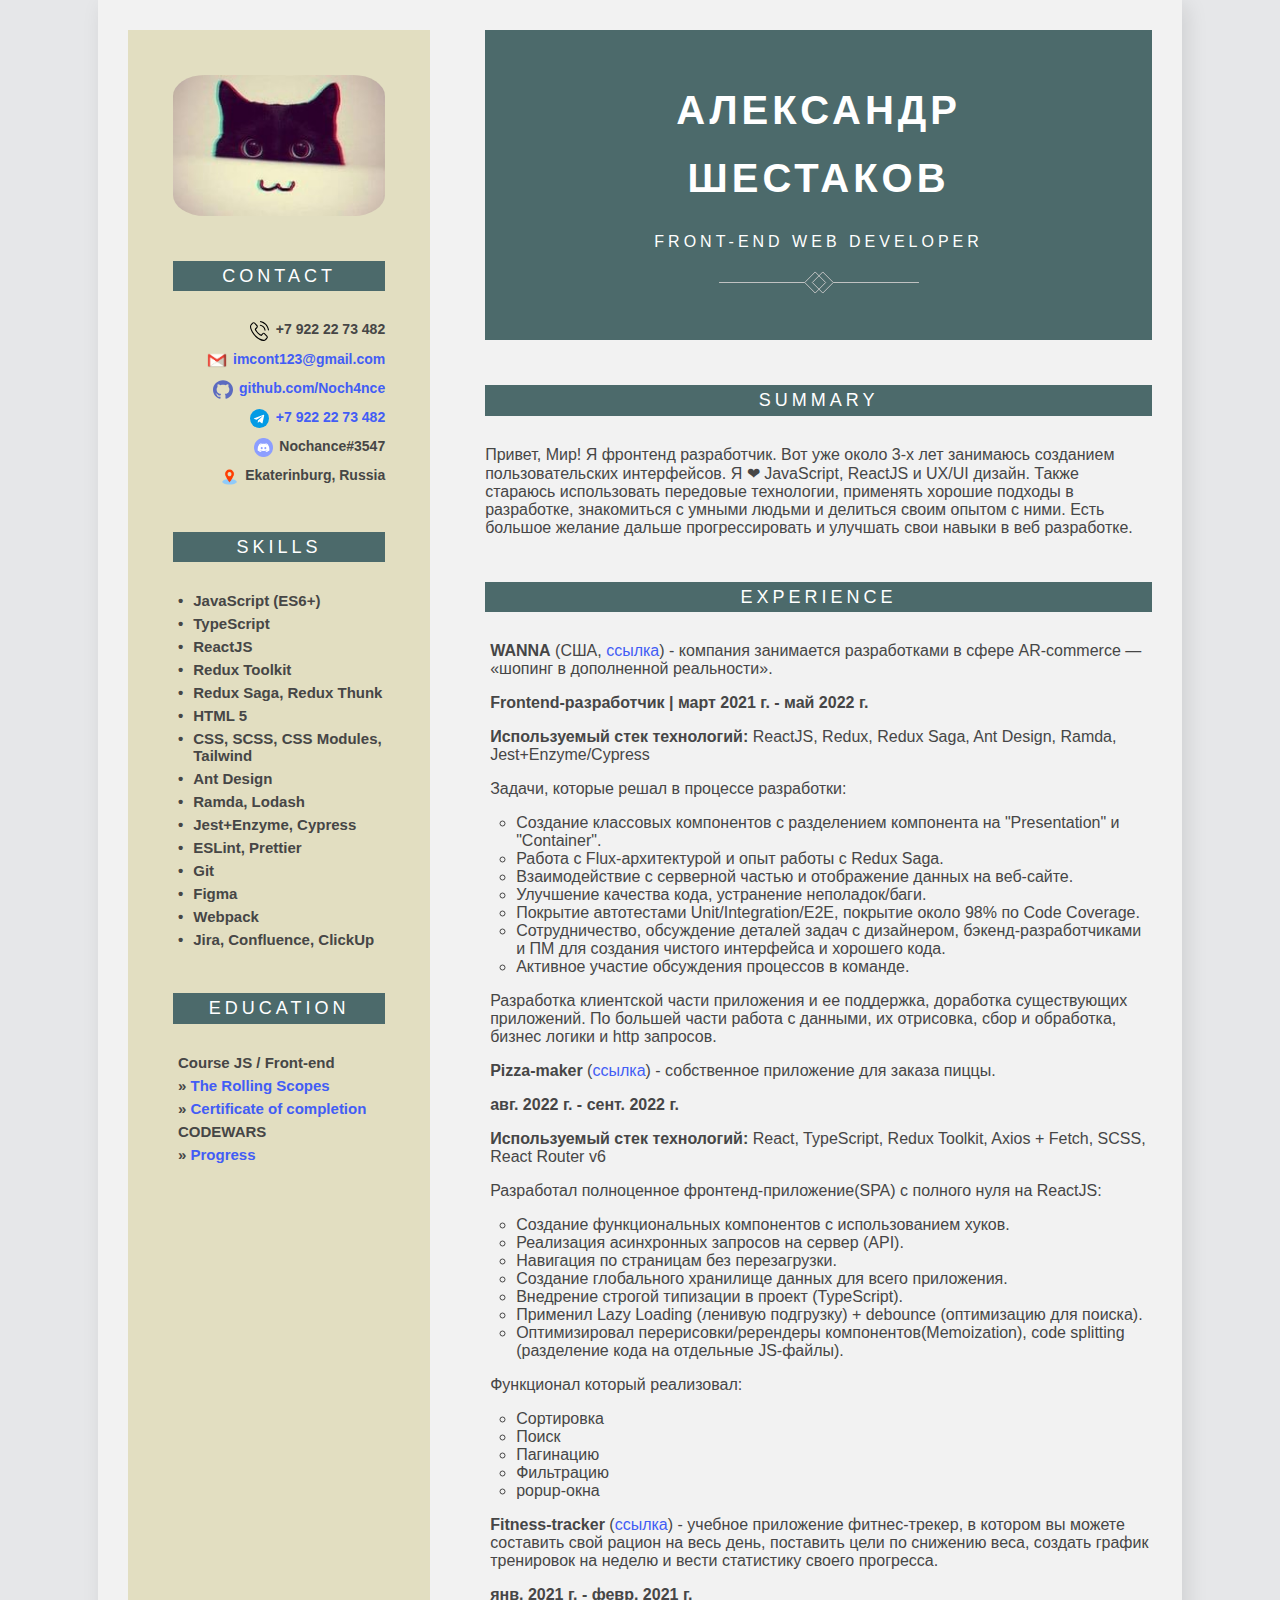
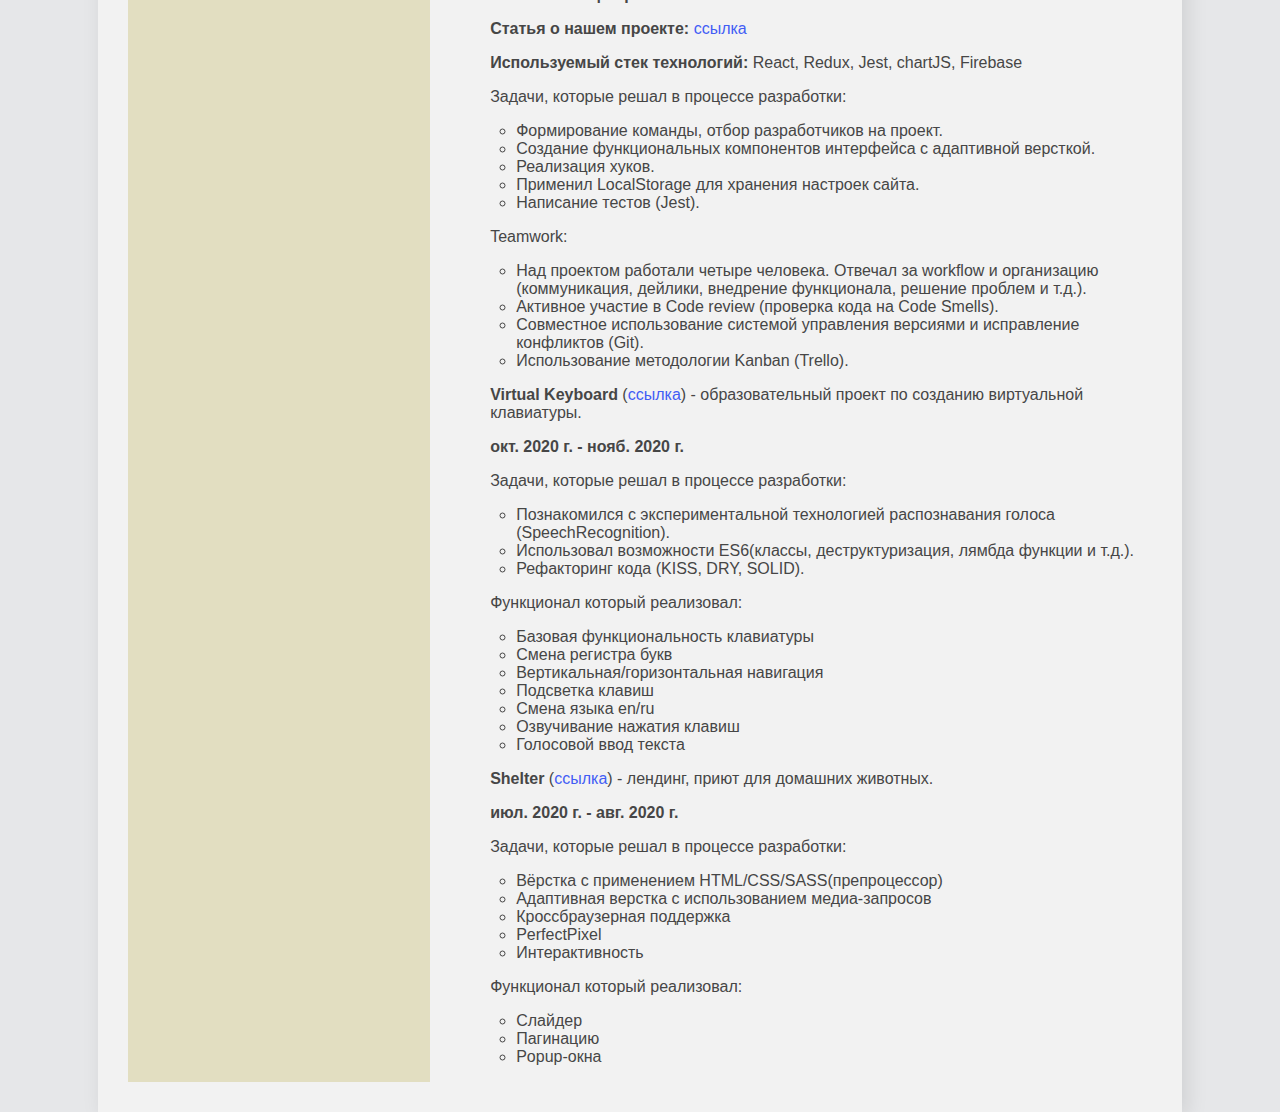
==== full-version/ru/index.html @ a9ff2b49 "cv full ru" ====
<!DOCTYPE html>
<html lang="en">
  <head>
    <meta charset="UTF-8" />
    <meta http-equiv="X-UA-Compatible" content="IE=edge" />
    <meta name="viewport" content="width=device-width, initial-scale=1.0" />
    <title>CV</title>
    <link rel="stylesheet" href="style.css" />
  </head>
  <body>
    <article class="container">
      <section class="right-col">
        <header>
          <h1>
            Александр <br />
            Шестаков
          </h1>
          <p>Front-end web developer</p>
          <img src="../../images/Divider.svg" alt="Divider" />
        </header>
        <section>
          <h2>Summary</h2>
          <p>
            Привет, Мир! Я фронтенд разработчик. Вот уже около 3-х лет занимаюсь
            созданием пользовательских интерфейсов. Я ❤ JavaScript, ReactJS и
            UX/UI дизайн. Также стараюсь использовать передовые технологии,
            применять хорошие подходы в разработке, знакомиться с умными людьми
            и делиться своим опытом с ними. Есть большое желание дальше
            прогрессировать и улучшать свои навыки в веб разработке.
          </p>
        </section>
        <section>
          <h2>Experience</h2>
          <ul class="work">
            <li>
              <p>
                <b>WANNA</b
                ><span>
                  (США,
                  <a target="_blank" href="https://wanna.fashion/">ссылка</a
                  >)</span
                >
                - компания занимается разработками в сфере AR-commerce — «шопинг
                в дополненной реальности».
              </p>
              <b>Frontend-разработчик | март 2021 г. - май 2022 г.</b>
              <p>
                <b>Используемый стек технологий:</b> ReactJS, Redux, Redux Saga,
                Ant Design, Ramda, Jest+Enzyme/Cypress
              </p>
              <p>Задачи, которые решал в процессе разработки:</p>
              <ul>
                <li>
                  Создание классовых компонентов с разделением компонента на
                  "Presentation" и "Container".
                </li>
                <li>Работа с Flux-архитектурой и опыт работы с Redux Saga.</li>
                <li>
                  Взаимодействие с серверной частью и отображение данных на
                  веб-сайте.
                </li>
                <li>Улучшение качества кода, устранение неполадок/баги.</li>
                <li>
                  Покрытие автотестами Unit/Integration/E2E, покрытие около 98%
                  по Code Coverage.
                </li>
                <li>
                  Сотрудничество, обсуждение деталей задач с дизайнером,
                  бэкенд-разработчиками и ПМ для создания чистого интерфейса и
                  хорошего кода.
                </li>
                <li>Активное участие обсуждения процессов в команде.</li>
              </ul>
              <p>
                Разработка клиентской части приложения и ее поддержка, доработка
                существующих приложений. По большей части работа с данными, их
                отрисовка, сбор и обработка, бизнес логики и http запросов.
              </p>
            </li>
            <li>
              <p>
                <b>Pizza-maker</b
                ><span>
                  (<a target="_blank" href="https://piza-maker.netlify.app/"
                    >ссылка</a
                  >)</span
                >
                - собственное приложение для заказа пиццы.
              </p>
              <b>авг. 2022 г. - сент. 2022 г.</b>
              <p>
                <b>Используемый стек технологий:</b> React, TypeScript, Redux
                Toolkit, Axios + Fetch, SCSS, React Router v6
              </p>
              <p>
                Разработал полноценное фронтенд-приложение(SPA) с полного нуля
                на ReactJS:
              </p>
              <ul>
                <li>
                  Создание функциональных компонентов с использованием хуков.
                </li>
                <li>Реализация асинхронных запросов на сервер (API).</li>
                <li>Навигация по страницам без перезагрузки.</li>
                <li>
                  Создание глобального хранилище данных для всего приложения.
                </li>
                <li>Внедрение строгой типизации в проект (TypeScript).</li>
                <li>
                  Применил Lazy Loading (ленивую подгрузку) + debounce
                  (оптимизацию для поиска).
                </li>
                <li>
                  Оптимизировал перерисовки/ререндеры компонентов(Memoization),
                  code splitting (разделение кода на отдельные JS-файлы).
                </li>
              </ul>
              <p>Функционал который реализовал:</p>
              <ul>
                <li>Сортировка</li>
                <li>Поиск</li>
                <li>Пагинацию</li>
                <li>Фильтрацию</li>
                <li>popup-окна</li>
              </ul>
            </li>
            <li>
              <p>
                <b>Fitness-tracker</b
                ><span>
                  (<a
                    target="_blank"
                    href="https://rs-fitness-tracker-prod.web.app/"
                    >ссылка</a
                  >)</span
                >
                - учебное приложение фитнес-трекер, в котором вы можете
                составить свой рацион на весь день, поставить цели по снижению
                веса, создать график тренировок на неделю и вести статистику
                своего прогресса.
              </p>
              <b>янв. 2021 г. - февр. 2021 г.</b>
              <p>
                <b>Статья о нашем проекте:</b>
                <a
                  target="_blank"
                  href="https://asekerich99.medium.com/fitness-tracker-%D1%80%D0%B0%D0%B7%D1%80%D0%B0%D0%B1%D0%BE%D1%82%D0%BA%D0%B0-%D0%BF%D1%80%D0%B8%D0%BB%D0%BE%D0%B6%D0%B5%D0%BD%D0%B8%D1%8F-cfea48f44ef4"
                  >ссылка</a
                >
              </p>
              <p>
                <b>Используемый стек технологий:</b> React, Redux, Jest,
                chartJS, Firebase
              </p>
              <p>Задачи, которые решал в процессе разработки:</p>
              <ul>
                <li>Формирование команды, отбор разработчиков на проект.</li>
                <li>
                  Создание функциональных компонентов интерфейса с адаптивной
                  версткой.
                </li>
                <li>Реализация хуков.</li>
                <li>Применил LocalStorage для хранения настроек сайта.</li>
                <li>Написание тестов (Jest).</li>
              </ul>
              <p>Teamwork:</p>
              <ul>
                <li>
                  Над проектом работали четыре человека. Отвечал за workflow и
                  организацию (коммуникация, дейлики, внедрение функционала,
                  решение проблем и т.д.).
                </li>
                <li>
                  Активное участие в Code review (проверка кода на Code Smells).
                </li>
                <li>
                  Совместное использование системой управления версиями и
                  исправление конфликтов (Git).
                </li>
                <li>Использование методологии Kanban (Trello).</li>
              </ul>
            </li>
            <li>
              <p>
                <b>Virtual Keyboard</b
                ><span>
                  (<a
                    target="_blank"
                    href="https://rolling-scopes-school.github.io/noch4nce-JS2020Q3/virtual-keyboard/"
                    >ссылка</a
                  >)</span
                >
                - образовательный проект по созданию виртуальной клавиатуры.
              </p>
              <b>окт. 2020 г. - нояб. 2020 г.</b>
              <p>Задачи, которые решал в процессе разработки:</p>
              <ul>
                <li>
                  Познакомился с экспериментальной технологией распознавания
                  голоса (SpeechRecognition).
                </li>
                <li>
                  Использовал возможности ES6(классы, деструктуризация, лямбда
                  функции и т.д.).
                </li>
                <li>Рефакторинг кода (KISS, DRY, SOLID).</li>
              </ul>
              <p>Функционал который реализовал:</p>
              <ul>
                <li>Базовая функциональность клавиатуры</li>
                <li>Смена регистра букв</li>
                <li>Вертикальная/горизонтальная навигация</li>
                <li>Подсветка клавиш</li>
                <li>Смена языка en/ru</li>
                <li>Озвучивание нажатия клавиш</li>
                <li>Голосовой ввод текста</li>
              </ul>
            </li>
            <li>
              <p>
                <b>Shelter</b
                ><span>
                  (<a
                    target="_blank"
                    href="https://rolling-scopes-school.github.io/noch4nce-JS2020Q3/shelter/pages/main/"
                    >ссылка</a
                  >)</span
                >
                - лендинг, приют для домашних животных.
              </p>
              <b>июл. 2020 г. - авг. 2020 г.</b>
              <p>Задачи, которые решал в процессе разработки:</p>
              <ul>
                <li>Вёрстка с применением HTML/CSS/SASS(препроцессор)</li>
                <li>Адаптивная верстка с использованием медиа-запросов</li>
                <li>Кроссбраузерная поддержка</li>
                <li>PerfectPixel</li>
                <li>Интерактивность</li>
              </ul>
              <p>Функционал который реализовал:</p>
              <ul>
                <li>Слайдер</li>
                <li>Пагинацию</li>
                <li>Popup-окна</li>
              </ul>
            </li>
          </ul>
        </section>
      </section>
      <aside class="left-col">
        <img class="avatar" src="../../images/avatar.jpg" alt="avatar" />
        <section class="contacts">
          <h2>Contact</h2>
          <ul>
            <li>
              <img src="../../images/phone-call.svg" alt="phone-call" />
              <b>+7 922 22 73 482</b>
            </li>
            <li>
              <img src="../../images/gmail.png" alt="gmail" />
              <b
                ><a href="mailto:imcont123@gmail.com">
                  imcont123@gmail.com</a
                ></b
              >
            </li>
            <li>
              <img src="../../images/github.svg" alt="github" />
              <b
                ><a target="_blank" href="https://github.com/Noch4nce">
                  github.com/Noch4nce</a
                ></b
              >
            </li>
            <li>
              <img src="../../images/telegram.svg" alt="telegram" />
              <b
                ><a target="_blank" href="https://t.me/noch4nce">
                  +7 922 22 73 482</a
                ></b
              >
            </li>
            <li>
              <img src="../../images/discord.png" alt="discord" />
              <b>Nochance#3547</b>
            </li>
            <li>
              <img src="../../images/geo.png" alt="geo" />
              <b>Ekaterinburg, Russia</b>
            </li>
          </ul>
        </section>

        <section class="skills">
          <h2>Skills</h2>
          <ul>
            <li><span>•</span> JavaScript (ES6+)</li>
            <li><span>•</span> TypeScript</li>
            <li><span>•</span> ReactJS</li>
            <li><span>•</span> Redux Toolkit</li>
            <li><span>•</span> Redux Saga, Redux Thunk</li>
            <li><span>•</span> HTML 5</li>
            <li><span>•</span> CSS, SCSS, CSS Modules, Tailwind</li>
            <li><span>•</span> Ant Design</li>
            <li><span>•</span> Ramda, Lodash</li>
            <li><span>•</span> Jest+Enzyme, Cypress</li>
            <li><span>•</span> ESLint, Prettier</li>
            <li><span>•</span> Git</li>
            <li><span>•</span> Figma</li>
            <li><span>•</span> Webpack</li>
            <li><span>•</span> Jira, Confluence, ClickUp</li>
          </ul>
        </section>

        <section class="skills">
          <h2>EDUCATION</h2>
          <ul>
            <li>
              <b>Course JS / Front-end</b>
            </li>
            <li>
              <b
                >»<a target="_blank" href="https://rollingscopes.com/">
                  The Rolling Scopes</a
                ></b
              >
            </li>
            <li>
              <b
                >»<a
                  target="_blank"
                  href="https://app.rs.school/certificate/2ejvqpo7/"
                >
                  Certificate of completion</a
                ></b
              >
            </li>
            <li>
              <b>CODEWARS</b>
            </li>
            <li>
              <b
                >»<a
                  target="_blank"
                  href="https://www.codewars.com/users/Noch4nce/stats/"
                >
                  Progress</a
                ></b
              >
            </li>
          </ul>
        </section>
      </aside>
    </article>
  </body>
</html>
---- full-version/ru/style.css ----
body {
  margin: 0;
  padding: 0;
  color: #464646;
  background: #e6e7e9;
  font-family: "Roboto", sans-serif;
  font-size: 14px;
}

h1,
h2,
.right-col header p {
  text-transform: uppercase;
  color: #fff;
  font-family: Raleway, sans-serif;
  line-height: 1.7;
  text-align: center;
  letter-spacing: 4px;
}

h1 {
  font-size: 40px;
  margin: 0;
}

h2 {
  font-size: 18px;
  font-weight: 300;
}

h3 {
  text-transform: uppercase;
  font-size: 15px;
}

h2 {
  max-width: 100%;
  background-color: #4c6a6b;
  margin: 0 auto 30px;
}

button {
  cursor: pointer;
  outline: none;
  margin-bottom: 5px;
  border-radius: 10px;
  border: 1px solid #46464690;
  font-size: 15px;
  padding: 4px;
}

button > a {
  color: #464646;
}

button:hover {
  opacity: 0.8;
  border-color: rgba(27,31,36,0.15);
}

.container {
  width: 1024px;
  background-color: #f2f2f2;
  margin: 0 auto;
  box-shadow: 5px 5px 20px 0 rgba(0, 0, 0, 0.1);
  padding: 30px;
  display: flex;
  flex-direction: row-reverse;
}

.left-col {
  width: 21%;
  background-color: #e2dec1;
  padding: 45px;
}

.left-col p {
  margin: 8px 0;
}

.avatar {
  width: 100%;
  border-radius: 15%;
  display: block;
  margin: 0 auto;
}

.left-col section {
  margin-top: 45px;
}

.contacts li {
  margin-bottom: 10px;
  display: flex;
  justify-content: end;
}

a {
  text-decoration: none;
  color: #425df5;
}

.contacts a:hover {
  text-decoration: underline;
}

.contacts img {
  width: 1.2rem;
  text-align: center;
  margin-right: 0.4rem;
  font-size: 1rem;
}

.education ul li,
.contacts li,
.skills li,
.interests li,
.work {
  list-style: none;
  margin-left: -35px;
}

.education ul li:not(:first-child) {
  margin-top: 30px;
}

.education h3 {
  margin-bottom: 0;
}

.skills li {
  display: flex;
  margin-bottom: 6px;
  font-size: 15px;
  font-weight: 600;
}

.skills li:last-child {
  margin-bottom: 0;
}

.skills span {
  margin-right: 10px;
}

.interests i {
  width: 18px;
  text-align: center;
  margin-right: 3px;
  font-size: 18px;
  display: inline-block;
}

.interests ul {
  display: flex;
  justify-content: space-between;
}

.right-col {
  width: 66%;
  padding-left: 55px;
  font-size: 16px;
}

.right-col header {
  background-color: #4c6a6b;
  padding: 46px;
}

header img {
  display: block;
  margin: 0 auto;
  width: 200px;
}

.right-col section {
  margin-top: 45px;
}
.work p {
  /*margin-bottom: 8px;*/
}

.work ul {
  padding-left: 26px;
}
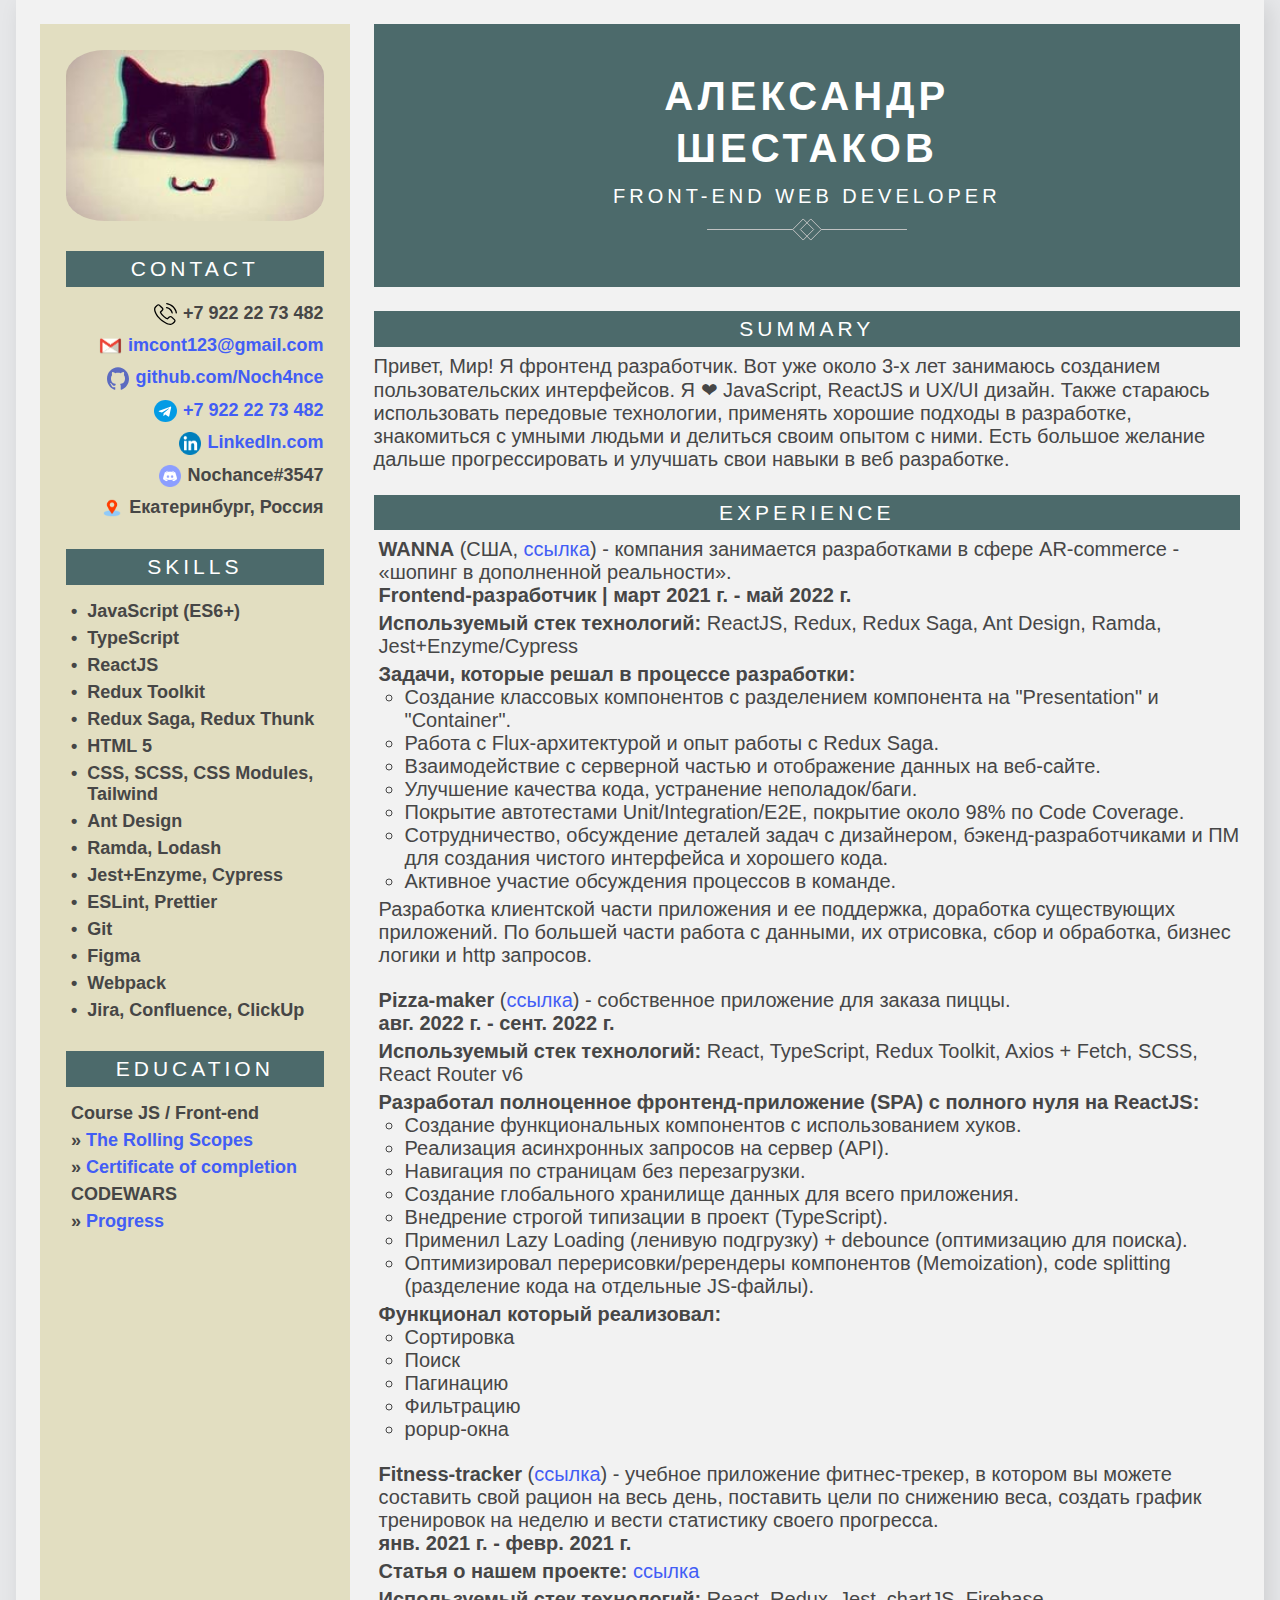
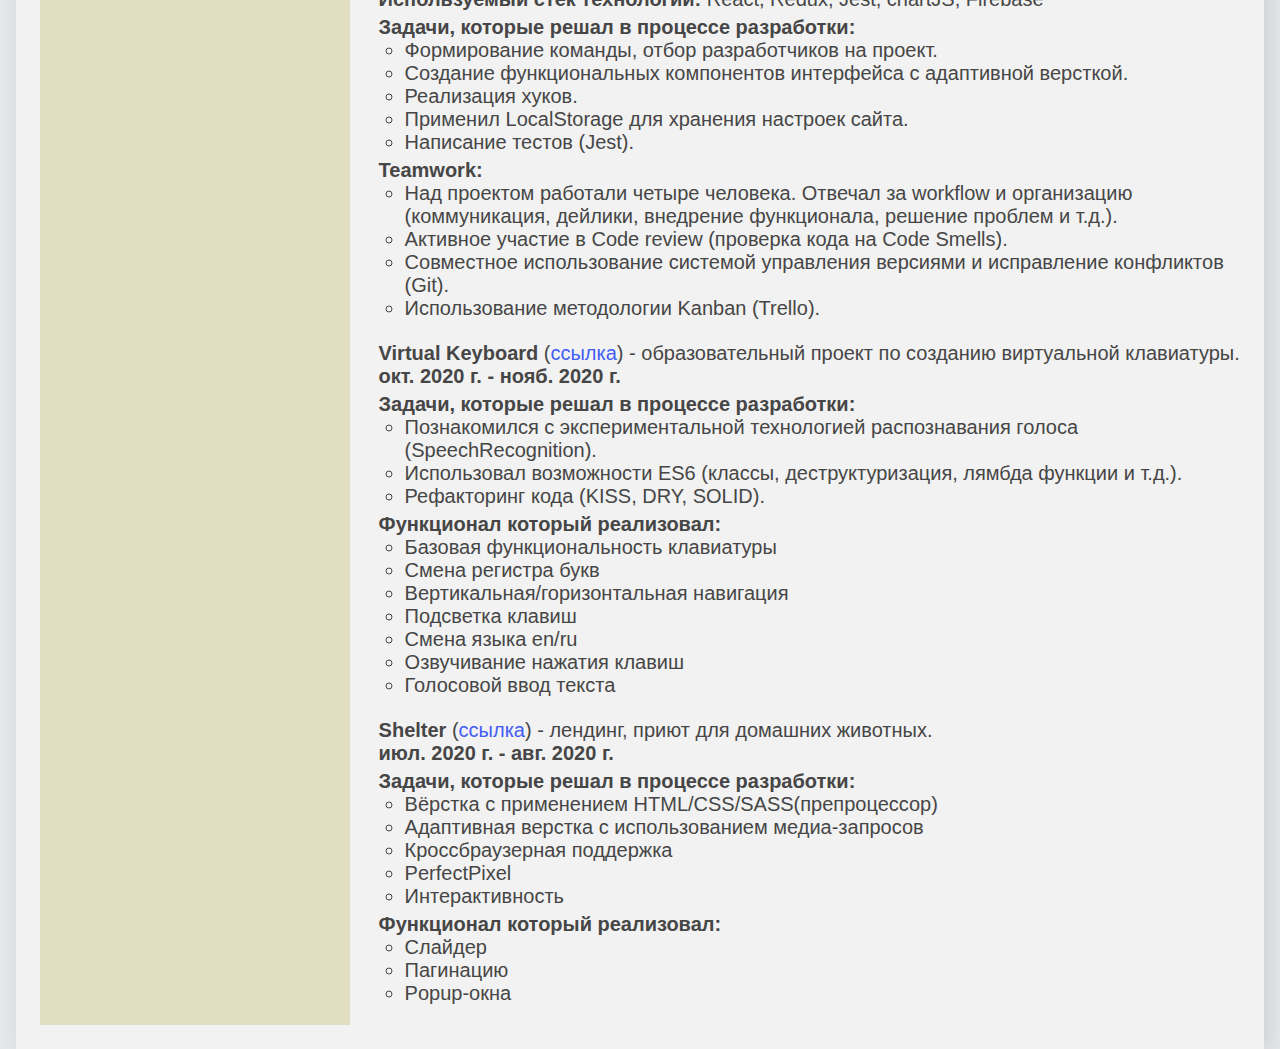
==== commit 296f60b2: "full ru cv" ====
--- a/full-version/ru/index.html
+++ b/full-version/ru/index.html
@@ -32,15 +32,15 @@
         <section>
           <h2>Experience</h2>
           <ul class="work">
-            <li>
+            <li class="exp-block">
               <p>
                 <b>WANNA</b
                 ><span>
                   (США,
                   <a target="_blank" href="https://wanna.fashion/">ссылка</a
                   >)</span
-                >
-                - компания занимается разработками в сфере AR-commerce — «шопинг
+              >
+                - компания занимается разработками в сфере AR-commerce - «шопинг
                 в дополненной реальности».
               </p>
               <b>Frontend-разработчик | март 2021 г. - май 2022 г.</b>
@@ -48,7 +48,7 @@
                 <b>Используемый стек технологий:</b> ReactJS, Redux, Redux Saga,
                 Ant Design, Ramda, Jest+Enzyme/Cypress
               </p>
-              <p>Задачи, которые решал в процессе разработки:</p>
+              <p><b>Задачи, которые решал в процессе разработки:</b></p>
               <ul>
                 <li>
                   Создание классовых компонентов с разделением компонента на
@@ -77,14 +77,14 @@
                 отрисовка, сбор и обработка, бизнес логики и http запросов.
               </p>
             </li>
-            <li>
+            <li class="exp-block">
               <p>
                 <b>Pizza-maker</b
                 ><span>
                   (<a target="_blank" href="https://piza-maker.netlify.app/"
-                    >ссылка</a
-                  >)</span
-                >
+              >ссылка</a
+              >)</span
+              >
                 - собственное приложение для заказа пиццы.
               </p>
               <b>авг. 2022 г. - сент. 2022 г.</b>
@@ -93,8 +93,7 @@
                 Toolkit, Axios + Fetch, SCSS, React Router v6
               </p>
               <p>
-                Разработал полноценное фронтенд-приложение(SPA) с полного нуля
-                на ReactJS:
+                <b>Разработал полноценное фронтенд-приложение (SPA) с полного нуля на ReactJS:</b>
               </p>
               <ul>
                 <li>
@@ -111,11 +110,11 @@
                   (оптимизацию для поиска).
                 </li>
                 <li>
-                  Оптимизировал перерисовки/ререндеры компонентов(Memoization),
+                  Оптимизировал перерисовки/ререндеры компонентов (Memoization),
                   code splitting (разделение кода на отдельные JS-файлы).
                 </li>
               </ul>
-              <p>Функционал который реализовал:</p>
+              <p><b>Функционал который реализовал:</b></p>
               <ul>
                 <li>Сортировка</li>
                 <li>Поиск</li>
@@ -124,16 +123,16 @@
                 <li>popup-окна</li>
               </ul>
             </li>
-            <li>
+            <li class="exp-block">
               <p>
                 <b>Fitness-tracker</b
                 ><span>
                   (<a
-                    target="_blank"
-                    href="https://rs-fitness-tracker-prod.web.app/"
-                    >ссылка</a
-                  >)</span
-                >
+                  target="_blank"
+                  href="https://rs-fitness-tracker-prod.web.app/"
+              >ссылка</a
+              >)</span
+              >
                 - учебное приложение фитнес-трекер, в котором вы можете
                 составить свой рацион на весь день, поставить цели по снижению
                 веса, создать график тренировок на неделю и вести статистику
@@ -143,16 +142,16 @@
               <p>
                 <b>Статья о нашем проекте:</b>
                 <a
-                  target="_blank"
-                  href="https://asekerich99.medium.com/fitness-tracker-%D1%80%D0%B0%D0%B7%D1%80%D0%B0%D0%B1%D0%BE%D1%82%D0%BA%D0%B0-%D0%BF%D1%80%D0%B8%D0%BB%D0%BE%D0%B6%D0%B5%D0%BD%D0%B8%D1%8F-cfea48f44ef4"
-                  >ссылка</a
+                    target="_blank"
+                    href="https://asekerich99.medium.com/fitness-tracker-%D1%80%D0%B0%D0%B7%D1%80%D0%B0%D0%B1%D0%BE%D1%82%D0%BA%D0%B0-%D0%BF%D1%80%D0%B8%D0%BB%D0%BE%D0%B6%D0%B5%D0%BD%D0%B8%D1%8F-cfea48f44ef4"
+                >ссылка</a
                 >
               </p>
               <p>
                 <b>Используемый стек технологий:</b> React, Redux, Jest,
                 chartJS, Firebase
               </p>
-              <p>Задачи, которые решал в процессе разработки:</p>
+              <p><b>Задачи, которые решал в процессе разработки:</b></p>
               <ul>
                 <li>Формирование команды, отбор разработчиков на проект.</li>
                 <li>
@@ -163,7 +162,7 @@
                 <li>Применил LocalStorage для хранения настроек сайта.</li>
                 <li>Написание тестов (Jest).</li>
               </ul>
-              <p>Teamwork:</p>
+              <p><b>Teamwork:</b></p>
               <ul>
                 <li>
                   Над проектом работали четыре человека. Отвечал за workflow и
@@ -180,7 +179,7 @@
                 <li>Использование методологии Kanban (Trello).</li>
               </ul>
             </li>
-            <li>
+            <li class='exp-block'>
               <p>
                 <b>Virtual Keyboard</b
                 ><span>
@@ -193,19 +192,19 @@
                 - образовательный проект по созданию виртуальной клавиатуры.
               </p>
               <b>окт. 2020 г. - нояб. 2020 г.</b>
-              <p>Задачи, которые решал в процессе разработки:</p>
+              <p><b>Задачи, которые решал в процессе разработки:</b></p>
               <ul>
                 <li>
                   Познакомился с экспериментальной технологией распознавания
                   голоса (SpeechRecognition).
                 </li>
                 <li>
-                  Использовал возможности ES6(классы, деструктуризация, лямбда
+                  Использовал возможности ES6 (классы, деструктуризация, лямбда
                   функции и т.д.).
                 </li>
                 <li>Рефакторинг кода (KISS, DRY, SOLID).</li>
               </ul>
-              <p>Функционал который реализовал:</p>
+              <p><b>Функционал который реализовал:</b></p>
               <ul>
                 <li>Базовая функциональность клавиатуры</li>
                 <li>Смена регистра букв</li>
@@ -229,7 +228,7 @@
                 - лендинг, приют для домашних животных.
               </p>
               <b>июл. 2020 г. - авг. 2020 г.</b>
-              <p>Задачи, которые решал в процессе разработки:</p>
+              <p><b>Задачи, которые решал в процессе разработки:</b></p>
               <ul>
                 <li>Вёрстка с применением HTML/CSS/SASS(препроцессор)</li>
                 <li>Адаптивная верстка с использованием медиа-запросов</li>
@@ -237,7 +236,7 @@
                 <li>PerfectPixel</li>
                 <li>Интерактивность</li>
               </ul>
-              <p>Функционал который реализовал:</p>
+              <p><b>Функционал который реализовал:</b></p>
               <ul>
                 <li>Слайдер</li>
                 <li>Пагинацию</li>
@@ -281,12 +280,23 @@
               >
             </li>
             <li>
+              <img src="../../images/LinkedIn.png" alt="LinkedIn" />
+              <b
+              ><a
+                  target="_blank"
+                  href="https://www.linkedin.com/in/aleksandr-shestakov-909689206/"
+              >
+                LinkedIn.com</a
+              ></b
+              >
+            </li>
+            <li>
               <img src="../../images/discord.png" alt="discord" />
               <b>Nochance#3547</b>
             </li>
             <li>
               <img src="../../images/geo.png" alt="geo" />
-              <b>Ekaterinburg, Russia</b>
+              <b>Екатеринбург, Россия</b>
             </li>
           </ul>
         </section>
--- a/full-version/ru/style.css
+++ b/full-version/ru/style.css
@@ -4,7 +4,7 @@
   color: #464646;
   background: #e6e7e9;
   font-family: "Roboto", sans-serif;
-  font-size: 14px;
+  font-size: 16px;
 }
 
 h1,
@@ -20,11 +20,17 @@
 
 h1 {
   font-size: 40px;
+  line-height: 1.3;
   margin: 0;
 }
 
+p {
+  margin: 5px 0;
+  /*margin: 0px;*/
+}
+
 h2 {
-  font-size: 18px;
+  font-size: 21px;
   font-weight: 300;
 }
 
@@ -36,7 +42,8 @@
 h2 {
   max-width: 100%;
   background-color: #4c6a6b;
-  margin: 0 auto 30px;
+  /*margin: 0 auto 30px;*/
+  margin: 8px 0;
 }
 
 button {
@@ -59,19 +66,20 @@
 }
 
 .container {
-  width: 1024px;
+  width: 1200px;
   background-color: #f2f2f2;
   margin: 0 auto;
   box-shadow: 5px 5px 20px 0 rgba(0, 0, 0, 0.1);
-  padding: 30px;
+  padding: 0 24px;
   display: flex;
   flex-direction: row-reverse;
 }
 
 .left-col {
-  width: 21%;
+  width: 22%;
+  margin: 24px 0;
   background-color: #e2dec1;
-  padding: 45px;
+  padding: 26px;
 }
 
 .left-col p {
@@ -82,14 +90,15 @@
   width: 100%;
   border-radius: 15%;
   display: block;
-  margin: 0 auto;
+  margin: 0 auto 20px;
 }
 
 .left-col section {
-  margin-top: 45px;
+  margin-top: 30px;
 }
 
 .contacts li {
+  font-size: 18px;
   margin-bottom: 10px;
   display: flex;
   justify-content: end;
@@ -105,7 +114,7 @@
 }
 
 .contacts img {
-  width: 1.2rem;
+  width: 1.4rem;
   text-align: center;
   margin-right: 0.4rem;
   font-size: 1rem;
@@ -118,6 +127,7 @@
 .work {
   list-style: none;
   margin-left: -35px;
+  margin-top: 0;
 }
 
 .education ul li:not(:first-child) {
@@ -131,7 +141,7 @@
 .skills li {
   display: flex;
   margin-bottom: 6px;
-  font-size: 15px;
+  font-size: 18px;
   font-weight: 600;
 }
 
@@ -157,9 +167,10 @@
 }
 
 .right-col {
-  width: 66%;
-  padding-left: 55px;
-  font-size: 16px;
+  margin: 24px 0;
+  width: 74%;
+  padding-left: 24px;
+  font-size: 20px;
 }
 
 .right-col header {
@@ -174,12 +185,27 @@
 }
 
 .right-col section {
-  margin-top: 45px;
-}
+  margin-top: 24px;
+}
+
 .work p {
-  /*margin-bottom: 8px;*/
+  margin-bottom: 0;
 }
 
 .work ul {
   padding-left: 26px;
 }
+
+.exp-block {
+  margin-bottom: 22px;
+}
+
+.exp-container {
+  margin-top: 22px !important;
+}
+
+.main-head {
+  font-size: 20px;
+  font-weight: bold;
+  text-align: center;
+}
